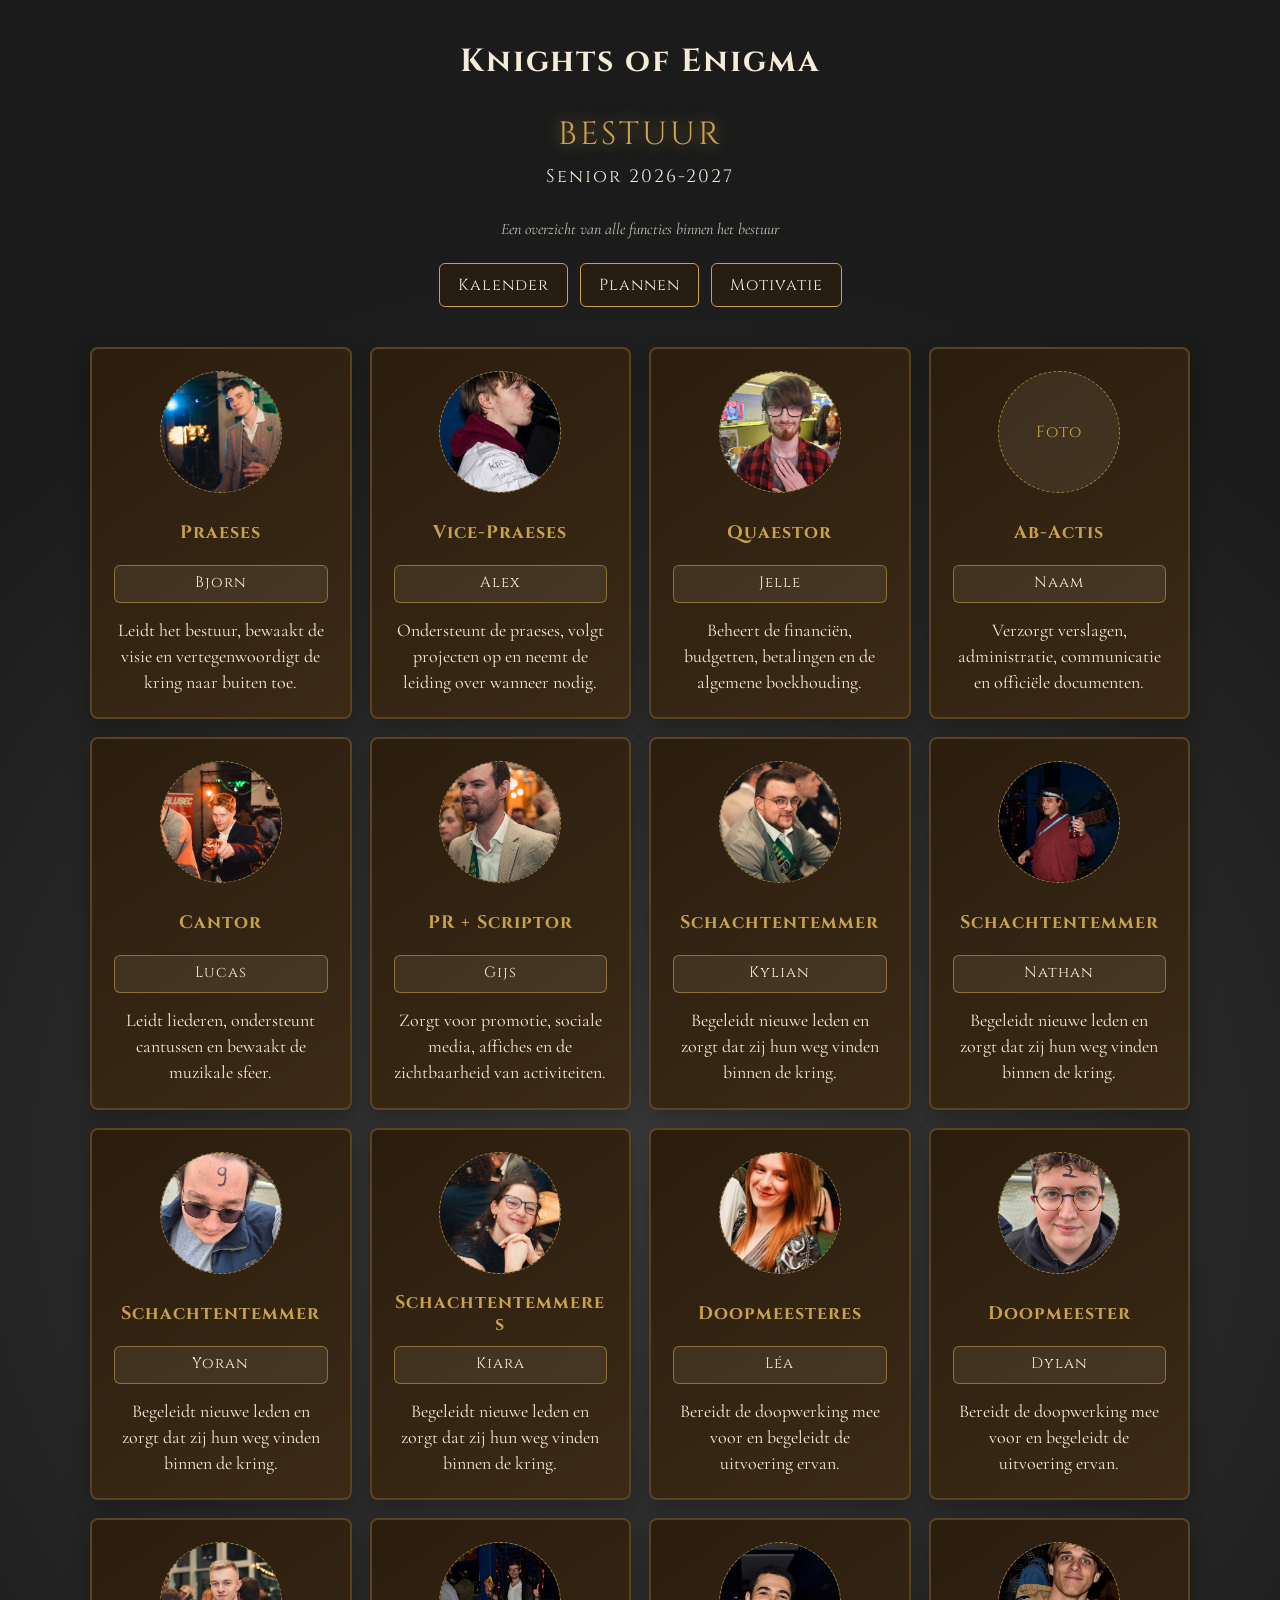
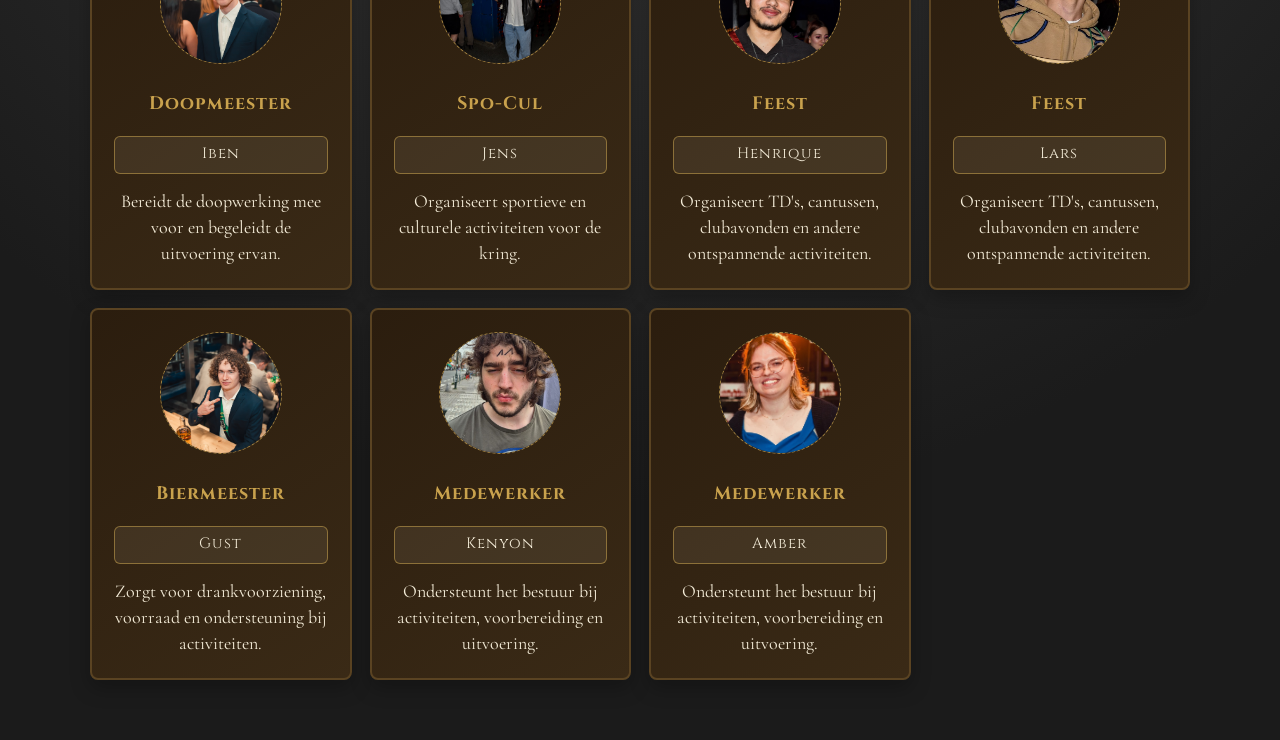
==== Bestuur/index.html @ b792a025 "aanpassing links" ====
<!DOCTYPE html>
<html lang="nl">
<head>
  <meta charset="UTF-8">
  <meta name="viewport" content="width=device-width, initial-scale=1.0">
  <title>Knights of Enigma - Bestuur</title>
  <link rel="icon" type="image/png" href="../Campaignicon.png">
  <link rel="stylesheet" href="../style.css">
  <link href="https://fonts.googleapis.com/css2?family=Cinzel:wght@500;700&family=Cormorant+Garamond&display=swap" rel="stylesheet">
</head>
<body>

  <h1>Knights of Enigma</h1>

  <div class="campaign">
    BESTUUR<br>
    <small>Senior 2026-2027</small>
  </div>

  <div class="subtitle">Een overzicht van alle functies binnen het bestuur</div>

  <nav class="page-links" aria-label="Main navigation">
    <a href="../">Kalender</a>
    <a href="../plannen/">Plannen</a>
    <a href="../motivatie/">Motivatie</a>
  </nav>

  <main class="board-page">
    <section class="board-grid" aria-label="Bestuursfuncties">
      <article class="board-card">
        <div class="board-photo">
          <img src="../Bestuur/mezelf.jpeg" alt="Foto van de Praeses">
          <span>Foto</span>
        </div>
        <h2>Praeses</h2>
        <div class="board-name">Bjorn</div>
        <p>Leidt het bestuur, bewaakt de visie en vertegenwoordigt de kring naar buiten toe.</p>
      </article>

      <article class="board-card">
        <div class="board-photo">
          <img src="../Bestuur/alex.jpg" alt="Foto van de Vice-Praeses">
          <span>Foto</span>
        </div>
        <h2>Vice-Praeses</h2>
        <div class="board-name">Alex</div>
        <p>Ondersteunt de praeses, volgt projecten op en neemt de leiding over wanneer nodig.</p>
      </article>

      <article class="board-card">
        <div class="board-photo">
          <img src="../Bestuur/jelle.jpeg" alt="Foto van de Quaestor">
          <span>Foto</span>
        </div>
        <h2>Quaestor</h2>
        <div class="board-name">Jelle</div>
        <p>Beheert de financiën, budgetten, betalingen en de algemene boekhouding.</p>
      </article>

      <article class="board-card">
        <div class="board-photo">
          <img src="" alt="Foto van de Ab-Actis">
          <span>Foto</span>
        </div>
        <h2>Ab-Actis</h2>
        <div class="board-name">Naam</div>
        <p>Verzorgt verslagen, administratie, communicatie en officiële documenten.</p>
      </article>

      <article class="board-card">
        <div class="board-photo">
          <img src="../Bestuur/lucas.jpg" alt="Foto van de Cantor">
          <span>Foto</span>
        </div>
        <h2>Cantor</h2>
        <div class="board-name">Lucas</div>
        <p>Leidt liederen, ondersteunt cantussen en bewaakt de muzikale sfeer.</p>
      </article>

      <article class="board-card">
        <div class="board-photo">
          <img src="../Bestuur/gijs.jpg" alt="Foto van PR">
          <span>Foto</span>
        </div>
        <h2>PR + Scriptor</h2>
        <div class="board-name">Gijs</div>
        <p>Zorgt voor promotie, sociale media, affiches en de zichtbaarheid van activiteiten.</p>
      </article>

      <article class="board-card">
        <div class="board-photo">
          <img src="../Bestuur/kylian.jpg" alt="Foto van de Schachtentemmer">
          <span>Foto</span>
        </div>
        <h2>Schachtentemmer</h2>
        <div class="board-name">Kylian</div>
        <p>Begeleidt nieuwe leden en zorgt dat zij hun weg vinden binnen de kring.</p>
      </article>

      <article class="board-card">
        <div class="board-photo">
          <img class="photo-nathan" src="../Bestuur/nathan.jpeg" alt="Foto van de Schachtentemmer">
          <span>Foto</span>
        </div>
        <h2>Schachtentemmer</h2>
        <div class="board-name">Nathan</div>
        <p>Begeleidt nieuwe leden en zorgt dat zij hun weg vinden binnen de kring.</p>
      </article>

      <article class="board-card">
        <div class="board-photo">
          <img src="../Bestuur/Clem.jpeg" alt="Foto van de Schachtentemmer">
          <span>Foto</span>
        </div>
        <h2>Schachtentemmer</h2>
        <div class="board-name">Yoran</div>
        <p>Begeleidt nieuwe leden en zorgt dat zij hun weg vinden binnen de kring.</p>
      </article>

      <article class="board-card">
        <div class="board-photo">
          <img src="../Bestuur/kiara.jpg" alt="Foto van de Schachtentemmer">
          <span>Foto</span>
        </div>
        <h2>Schachtentemmeres</h2>
        <div class="board-name">Kiara</div>
        <p>Begeleidt nieuwe leden en zorgt dat zij hun weg vinden binnen de kring.</p>
      </article>

      <article class="board-card">
        <div class="board-photo">
          <img src="../Bestuur/Léa.jpg" alt="Foto van de Doopmeesteres">
          <span>Foto</span>
        </div>
        <h2>Doopmeesteres</h2>
        <div class="board-name">Léa</div>
        <p>Bereidt de doopwerking mee voor en begeleidt de uitvoering ervan.</p>
      </article>

      <article class="board-card">
        <div class="board-photo">
          <img src="../Bestuur/dylan.jpeg" alt="Foto van de Doopmeester">
          <span>Foto</span>
        </div>
        <h2>Doopmeester</h2>
        <div class="board-name">Dylan</div>
        <p>Bereidt de doopwerking mee voor en begeleidt de uitvoering ervan.</p>
      </article>

      <article class="board-card">
        <div class="board-photo">
          <img src="../Bestuur/iben.jpg" alt="Foto van de Doopmeester">
          <span>Foto</span>
        </div>
        <h2>Doopmeester</h2>
        <div class="board-name">Iben</div>
        <p>Bereidt de doopwerking mee voor en begeleidt de uitvoering ervan.</p>
      </article>

      <article class="board-card">
        <div class="board-photo">
          <img src="../Bestuur/JEns.jpg" alt="Foto van Spo-Cul">
          <span>Foto</span>
        </div>
        <h2>Spo-Cul</h2>
        <div class="board-name">Jens</div>
        <p>Organiseert sportieve en culturele activiteiten voor de kring.</p>
      </article>

      <article class="board-card">
        <div class="board-photo">
          <img src="../Bestuur/Henrique.jpg" alt="Foto van Feest">
          <span>Foto</span>
        </div>
        <h2>Feest</h2>
        <div class="board-name">Henrique</div>
        <p>Organiseert TD's, cantussen, clubavonden en andere ontspannende activiteiten.</p>
      </article>

      <article class="board-card">
        <div class="board-photo">
          <img src="../Bestuur/lars.jpg" alt="Foto van Feest">
          <span>Foto</span>
        </div>
        <h2>Feest</h2>
        <div class="board-name">Lars</div>
        <p>Organiseert TD's, cantussen, clubavonden en andere ontspannende activiteiten.</p>
      </article>

      <article class="board-card">
        <div class="board-photo">
          <img src="../Bestuur/gust.jpg" alt="Foto van de Biermeester">
          <span>Foto</span>
        </div>
        <h2>Biermeester</h2>
        <div class="board-name">Gust</div>
        <p>Zorgt voor drankvoorziening, voorraad en ondersteuning bij activiteiten.</p>
      </article>

      <article class="board-card">
        <div class="board-photo">
          <img src="../Bestuur/kenyon.jpeg" alt="Foto van de Medewerker">
          <span>Foto</span>
        </div>
        <h2>Medewerker</h2>
        <div class="board-name">Kenyon</div>
        <p>Ondersteunt het bestuur bij activiteiten, voorbereiding en uitvoering.</p>
      </article>

      <article class="board-card">
        <div class="board-photo">
          <img src="../Bestuur/amber.jpg" alt="Foto van de Medewerker">
          <span>Foto</span>
        </div>
        <h2>Medewerker</h2>
        <div class="board-name">Amber</div>
        <p>Ondersteunt het bestuur bij activiteiten, voorbereiding en uitvoering.</p>
      </article>
    </section>
  </main>

</body>
</html>
---- style.css ----
body {
  margin:0;
  min-height:100vh;
  background: radial-gradient(circle, #3a3a3a 0%, #1b1b1b 70%);
  color:#f4ecd8;
  font-family:'Cormorant Garamond', serif;
  display:flex;
  flex-direction:column;
  align-items:center;
}

h1 {
  font-family:'Cinzel', serif;
  margin:40px 0 10px;
  letter-spacing:2px;
}

.campaign {
  margin:20px 0 30px;
  text-align:center;
  font-family:'Cinzel', serif;
  font-size:32px;
  letter-spacing:3px;
  color:#c9a24d;
  text-shadow:0 0 15px rgba(201,162,77,0.6);
}

.campaign span { font-size:40px; }
.campaign small { display:block; margin-top:8px; font-size:18px; letter-spacing:2px; color:#f4ecd8; text-shadow:none; }

.subtitle { opacity:0.8; margin-bottom:24px; font-style:italic; text-align:center; padding:0 20px; }

.page-links {
  display:flex;
  gap:12px;
  margin-bottom:40px;
}

.page-links a {
  color:#f4ecd8;
  border:1px solid #c9a24d;
  padding:10px 18px;
  border-radius:6px;
  text-decoration:none;
  font-family:'Cinzel', serif;
  letter-spacing:1px;
  background:rgba(43,29,14,0.7);
  transition:all 0.2s ease;
}

.page-links a:hover,
.page-links a:focus {
  color:#2b1d0e;
  background:#c9a24d;
  box-shadow:0 0 14px rgba(201,162,77,0.55);
}

.hall {
  display:grid;
  grid-template-columns:repeat(4,140px);
  gap:25px;
  padding-bottom:60px;
}

.seal {
  height:140px;
  background:linear-gradient(145deg,#2b1d0e,#3a2a16);
  border:2px solid #5a4322;
  border-radius:14px;
  display:flex;
  align-items:center;
  justify-content:center;
  font-family:'Cinzel', serif;
  font-size:24px;
  cursor:pointer;
  position:relative;
  transition:all 0.3s ease;
  user-select:none;
}

.seal.locked { opacity:0.4; cursor:not-allowed; }
.seal.today { box-shadow:0 0 15px #c9a24d; animation:pulse 2s infinite; }
.seal.opened { background:linear-gradient(145deg,#f4ecd8,#e6dbc3); color:#2b1d0e; border-color:#c9a24d; }
.seal.opened::after { content:"✓"; position:absolute; top:5px; right:8px; font-size:20px; color:greenyellow; font-weight:bold; }

@keyframes pulse {
  0% { box-shadow:0 0 10px #c9a24d; }
  50% { box-shadow:0 0 20px #ffd777; }
  100% { box-shadow:0 0 10px #c9a24d; }
}

.modal {
  position:fixed;
  inset:0;
  background:rgba(0,0,0,0.75);
  display:none;
  align-items:center;
  justify-content:center;
}

.modal-content {
  background:#f4ecd8;
  color:#2b1d0e;
  padding:30px;
  max-width:500px;
  border-radius:10px;
  font-size:18px;
  line-height:1.6;
  box-shadow:0 0 25px rgba(0,0,0,0.6);
}

.close { margin-top:20px; text-align:right; font-weight:bold; cursor:pointer; }

.board-page {
  width:min(1100px, calc(100% - 32px));
  padding-bottom:60px;
}

.board-grid {
  display:grid;
  grid-template-columns:repeat(auto-fit, minmax(220px, 1fr));
  gap:18px;
}

.board-card {
  min-height:260px;
  background:linear-gradient(145deg,#2b1d0e,#3a2a16);
  border:2px solid #5a4322;
  border-radius:8px;
  padding:22px;
  box-shadow:0 8px 20px rgba(0,0,0,0.25);
  text-align:center;
}

.board-photo {
  width:120px;
  height:120px;
  margin:0 auto 18px;
  border:1px dashed rgba(201,162,77,0.75);
  border-radius:50%;
  background:rgba(244,236,216,0.08);
  display:flex;
  align-items:center;
  justify-content:center;
  position:relative;
  overflow:hidden;
  color:#c9a24d;
  font-family:'Cinzel', serif;
  letter-spacing:1px;
}

.board-photo img {
  width:100%;
  height:100%;
  object-fit:cover;
  display:none;
}

.board-photo img[src]:not([src=""]) {
  display:block;
}

.board-photo img[src]:not([src=""]) + span {
  display:none;
}

.photo-nathan {
  object-position:35% 38%;
}

.board-card h2 {
  min-height:44px;
  margin:0 0 10px;
  color:#c9a24d;
  font-family:'Cinzel', serif;
  font-size:18px;
  line-height:1.2;
  letter-spacing:1px;
  display:flex;
  align-items:center;
  justify-content:center;
  overflow-wrap:anywhere;
}

.board-name {
  min-height:24px;
  margin:0 auto 14px;
  padding:6px 10px;
  border:1px solid rgba(201,162,77,0.55);
  border-radius:6px;
  background:rgba(244,236,216,0.08);
  color:#f4ecd8;
  font-family:'Cinzel', serif;
  font-size:15px;
  letter-spacing:1px;
}

.board-card p {
  margin:0;
  font-size:18px;
  line-height:1.45;
}

.plans-page {
  width:min(980px, calc(100% - 32px));
  padding-bottom:60px;
}

.plans-grid {
  display:grid;
  grid-template-columns:repeat(auto-fit, minmax(230px, 1fr));
  gap:18px;
}

.plan-card {
  background:linear-gradient(145deg,#2b1d0e,#3a2a16);
  border:2px solid #5a4322;
  border-radius:8px;
  padding:24px;
  box-shadow:0 8px 20px rgba(0,0,0,0.25);
}

.plan-card h2 {
  margin:0 0 16px;
  color:#c9a24d;
  font-family:'Cinzel', serif;
  font-size:20px;
  line-height:1.2;
  letter-spacing:1px;
  text-align:center;
}

.plan-card ul {
  margin:0;
  padding-left:22px;
  font-size:20px;
  line-height:1.55;
}

.plan-card li::marker {
  color:#c9a24d;
}

.motivation-page {
  width:min(900px, calc(100% - 32px));
  padding-bottom:70px;
}

.motivation-card {
  background:linear-gradient(145deg,#2b1d0e,#3a2a16);
  border:2px solid #5a4322;
  border-radius:8px;
  padding:34px;
  box-shadow:0 8px 20px rgba(0,0,0,0.25);
}

.motivation-card h2 {
  margin:34px 0 12px;
  color:#c9a24d;
  font-family:'Cinzel', serif;
  font-size:22px;
  line-height:1.2;
  letter-spacing:1px;
}

.motivation-card p,
.motivation-card li {
  font-size:20px;
  line-height:1.6;
}

.motivation-card p {
  margin:0 0 18px;
}

.motivation-card ul {
  margin:0 0 22px;
  padding-left:24px;
}

.motivation-card li {
  margin-bottom:14px;
}

.motivation-card li::marker {
  color:#c9a24d;
}

.motivation-signoff {
  color:#c9a24d;
  font-family:'Cinzel', serif;
  letter-spacing:1px;
}

.motivation-signature {
  margin-bottom:0;
  font-family:'Cinzel', serif;
  color:#f4ecd8;
}

@media (max-width: 680px) {
  h1 {
    font-size:28px;
    text-align:center;
  }

  .campaign {
    font-size:26px;
  }

  .campaign span {
    font-size:32px;
  }

  .hall {
    grid-template-columns:repeat(2, minmax(120px, 140px));
    gap:16px;
  }

  .seal {
    height:120px;
  }

  .motivation-card {
    padding:24px;
  }

  .motivation-card p,
  .motivation-card li {
    font-size:18px;
  }
}
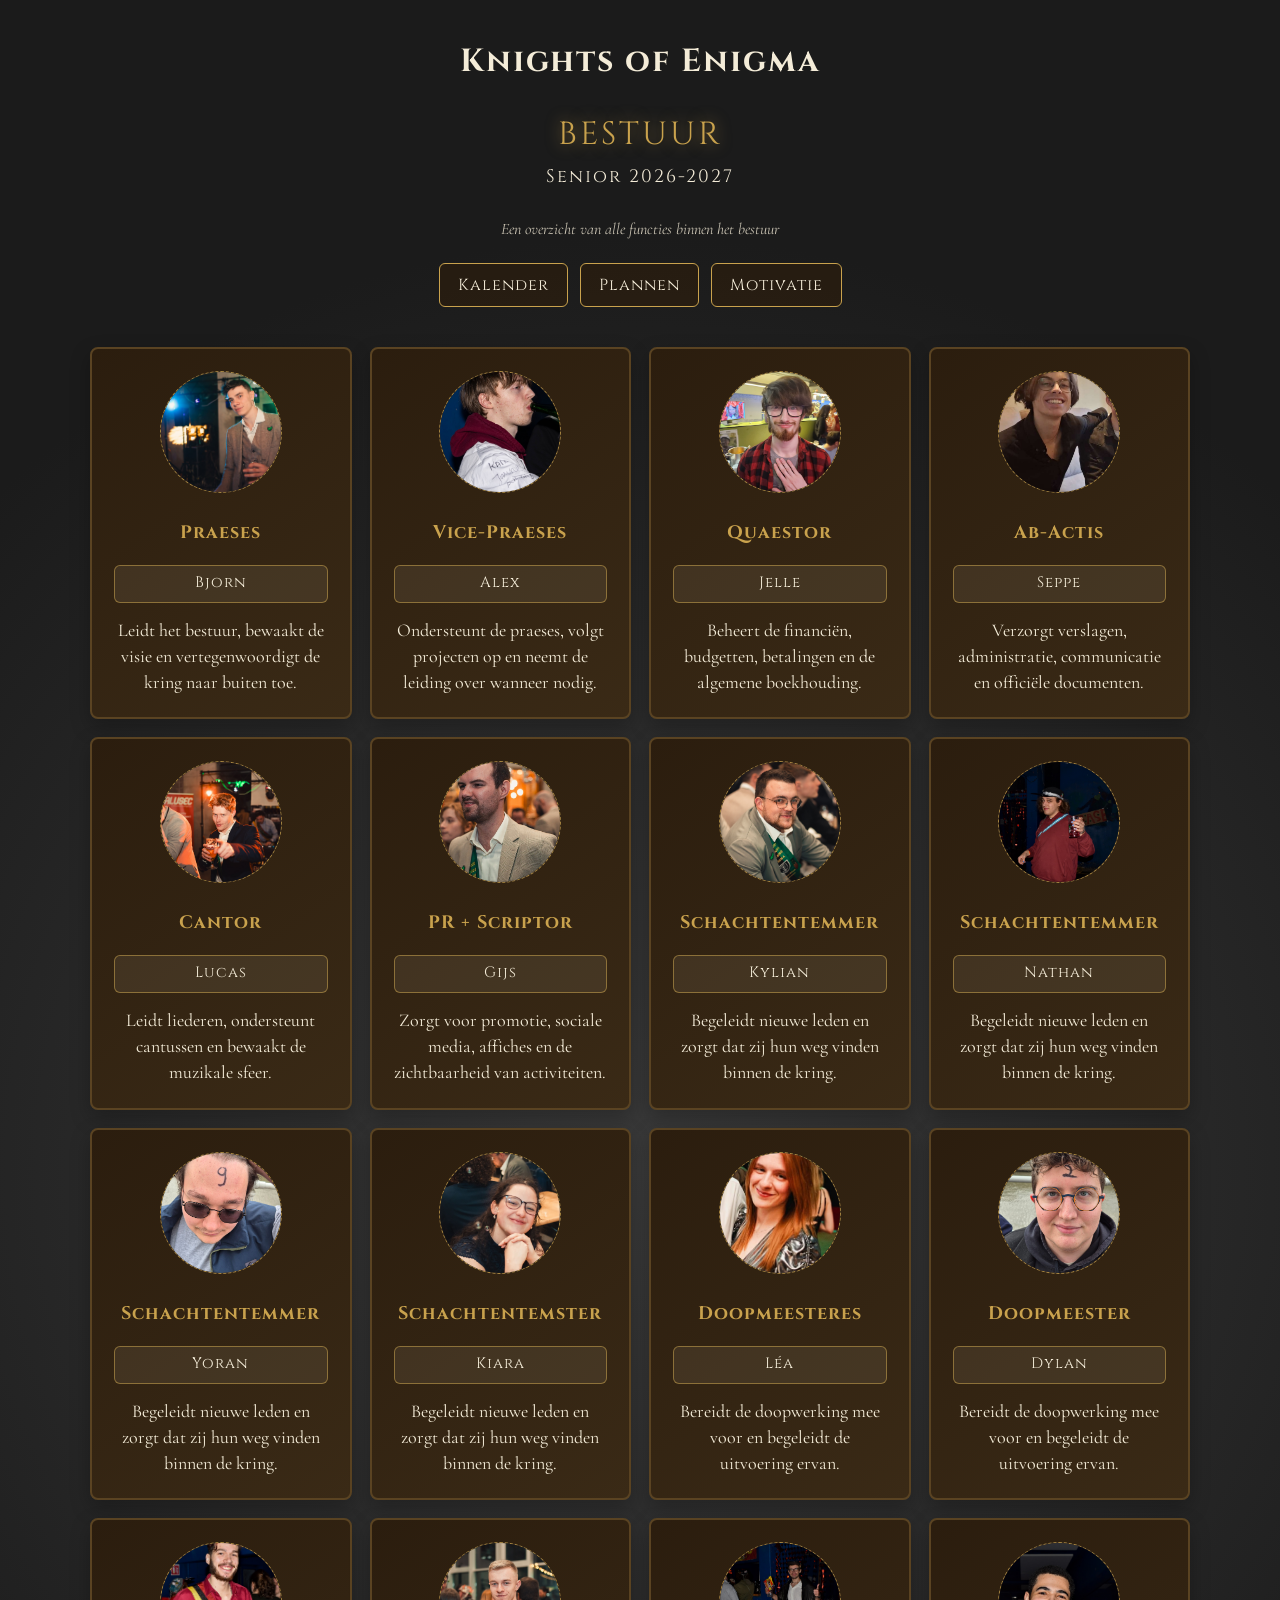
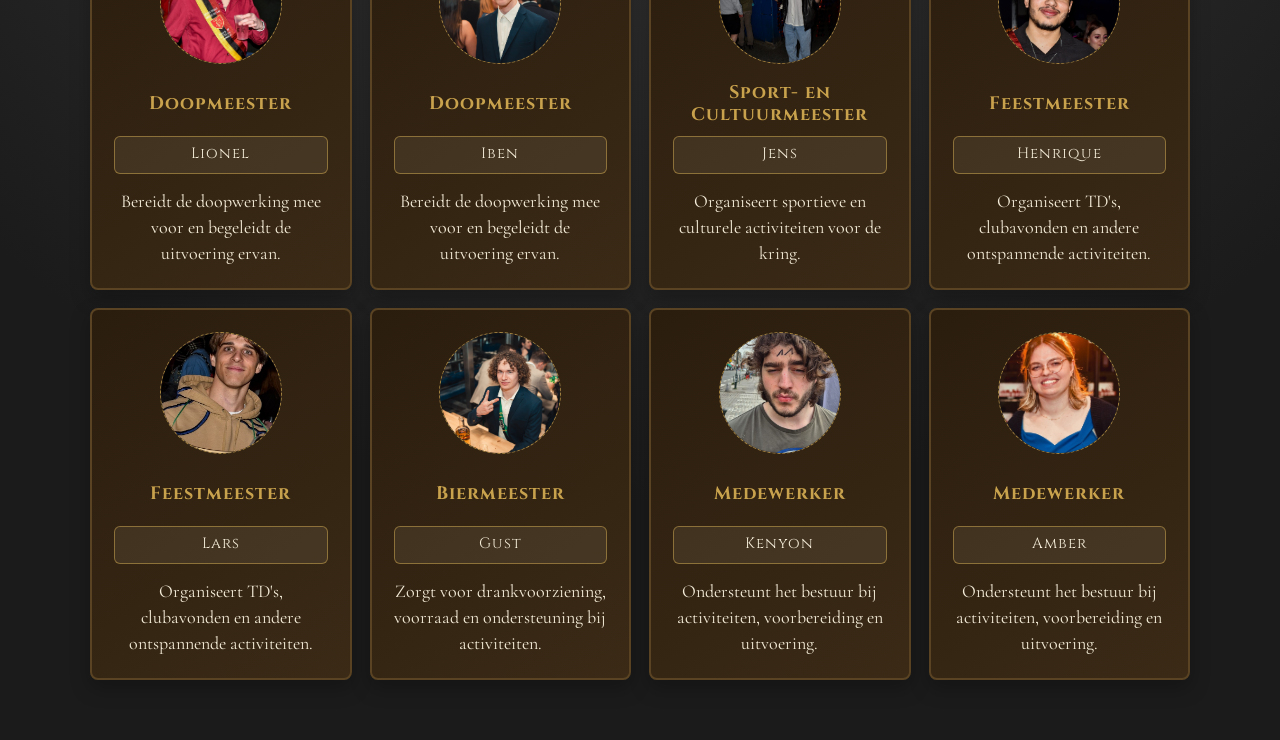
==== commit e342fc95: "kleine aanpassingen fef" ====
--- a/Bestuur/index.html
+++ b/Bestuur/index.html
@@ -59,11 +59,11 @@
 
       <article class="board-card">
         <div class="board-photo">
-          <img src="" alt="Foto van de Ab-Actis">
+          <img src="Seppe.jpeg" alt="Foto van de Ab-Actis">
           <span>Foto</span>
         </div>
         <h2>Ab-Actis</h2>
-        <div class="board-name">Naam</div>
+        <div class="board-name">Seppe</div>
         <p>Verzorgt verslagen, administratie, communicatie en officiële documenten.</p>
       </article>
 
@@ -122,7 +122,7 @@
           <img src="../Bestuur/kiara.jpg" alt="Foto van de Schachtentemmer">
           <span>Foto</span>
         </div>
-        <h2>Schachtentemmeres</h2>
+        <h2>Schachtentemster</h2>
         <div class="board-name">Kiara</div>
         <p>Begeleidt nieuwe leden en zorgt dat zij hun weg vinden binnen de kring.</p>
       </article>
@@ -149,6 +149,16 @@
 
       <article class="board-card">
         <div class="board-photo">
+          <img src="../Bestuur/LIonel.jpg" alt="Foto van de Doopmeester">
+          <span>Foto</span>
+        </div>
+        <h2>Doopmeester</h2>
+        <div class="board-name">Lionel</div>
+        <p>Bereidt de doopwerking mee voor en begeleidt de uitvoering ervan.</p>
+      </article>
+
+      <article class="board-card">
+        <div class="board-photo">
           <img src="../Bestuur/iben.jpg" alt="Foto van de Doopmeester">
           <span>Foto</span>
         </div>
@@ -162,7 +172,7 @@
           <img src="../Bestuur/JEns.jpg" alt="Foto van Spo-Cul">
           <span>Foto</span>
         </div>
-        <h2>Spo-Cul</h2>
+        <h2>Sport- en Cultuurmeester</h2>
         <div class="board-name">Jens</div>
         <p>Organiseert sportieve en culturele activiteiten voor de kring.</p>
       </article>
@@ -172,9 +182,9 @@
           <img src="../Bestuur/Henrique.jpg" alt="Foto van Feest">
           <span>Foto</span>
         </div>
-        <h2>Feest</h2>
+        <h2>Feestmeester</h2>
         <div class="board-name">Henrique</div>
-        <p>Organiseert TD's, cantussen, clubavonden en andere ontspannende activiteiten.</p>
+        <p>Organiseert TD's, clubavonden en andere ontspannende activiteiten.</p>
       </article>
 
       <article class="board-card">
@@ -182,9 +192,9 @@
           <img src="../Bestuur/lars.jpg" alt="Foto van Feest">
           <span>Foto</span>
         </div>
-        <h2>Feest</h2>
+        <h2>Feestmeester</h2>
         <div class="board-name">Lars</div>
-        <p>Organiseert TD's, cantussen, clubavonden en andere ontspannende activiteiten.</p>
+        <p>Organiseert TD's, clubavonden en andere ontspannende activiteiten.</p>
       </article>
 
       <article class="board-card">
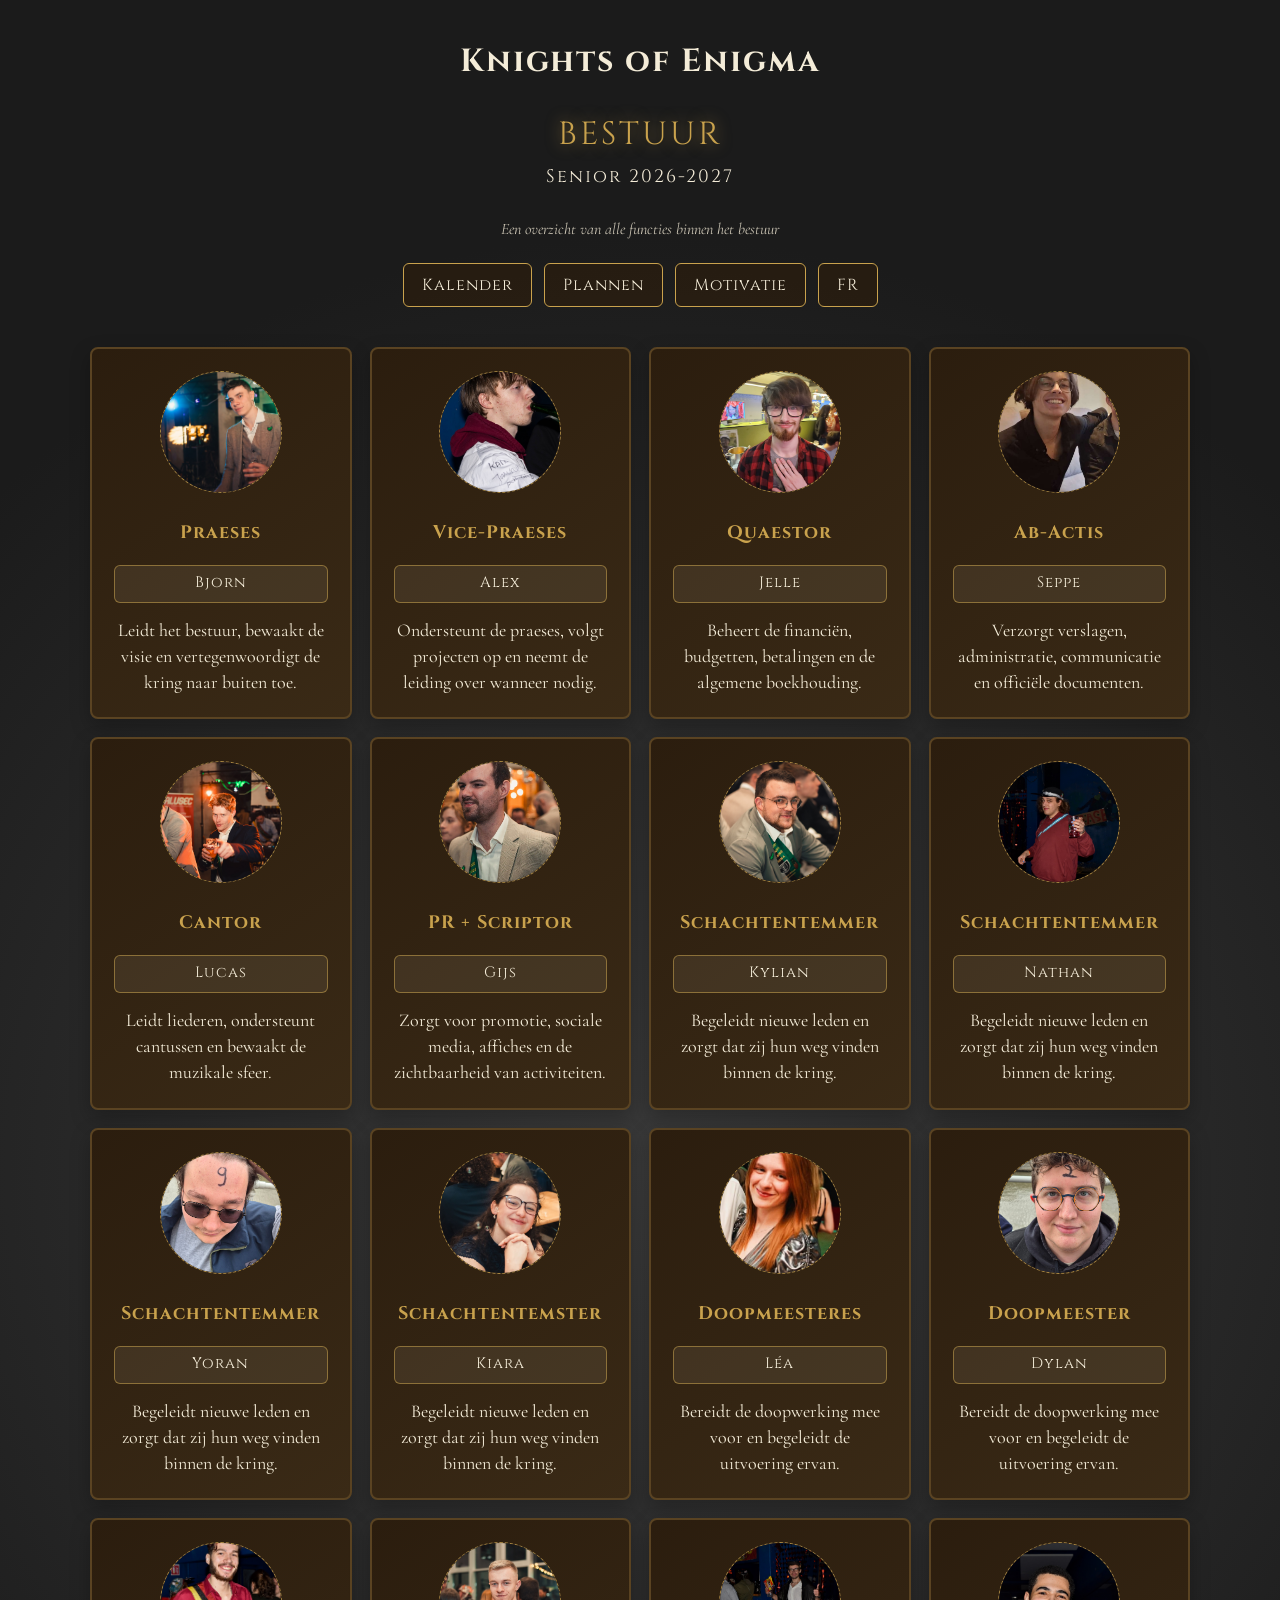
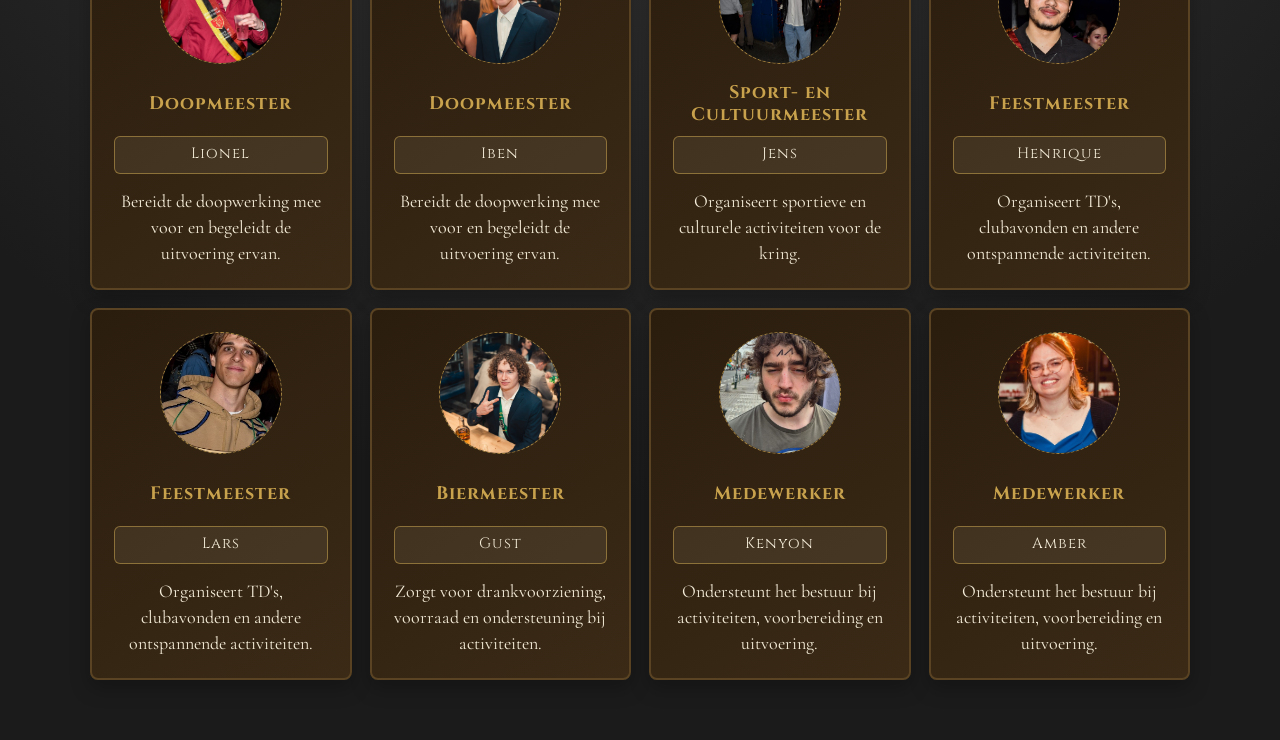
==== commit a066fc18: "frans vertalinbg toevoegen aan de site" ====
--- a/Bestuur/index.html
+++ b/Bestuur/index.html
@@ -23,6 +23,7 @@
     <a href="../">Kalender</a>
     <a href="../plannen/">Plannen</a>
     <a href="../motivatie/">Motivatie</a>
+    <a class="lang-link" href="../fr/comite/">FR</a>
   </nav>
 
   <main class="board-page">
--- a/style.css
+++ b/style.css
@@ -32,8 +32,10 @@
 
 .page-links {
   display:flex;
+  flex-wrap:wrap;
   gap:12px;
   margin-bottom:40px;
+  justify-content:center;
 }
 
 .page-links a {
@@ -55,6 +57,17 @@
   box-shadow:0 0 14px rgba(201,162,77,0.55);
 }
 
+.lang-link {
+  background:#c9a24d;
+  color:#f4ecd8 !important;
+}
+
+.lang-link:hover,
+.lang-link:focus {
+  background:#c9a24d !important;
+  color:#f4ecd8 !important;
+}
+
 .hall {
   display:grid;
   grid-template-columns:repeat(4,140px);
@@ -99,14 +112,28 @@
 }
 
 .modal-content {
-  background:#f4ecd8;
+  background:linear-gradient(145deg,#f4ecd8,#e6dbc3);
   color:#2b1d0e;
-  padding:30px;
-  max-width:500px;
-  border-radius:10px;
-  font-size:18px;
-  line-height:1.6;
+  width:min(620px, calc(100% - 40px));
+  max-height:80vh;
+  overflow:auto;
+  padding:34px;
+  border:2px solid #c9a24d;
+  border-radius:8px;
+  font-size:20px;
+  line-height:1.65;
   box-shadow:0 0 25px rgba(0,0,0,0.6);
+}
+
+.modal-content #modalText {
+  white-space:pre-line;
+}
+
+.modal-content #modalText::first-line {
+  color:#6c4a14;
+  font-family:'Cinzel', serif;
+  font-size:24px;
+  font-weight:700;
 }
 
 .close { margin-top:20px; text-align:right; font-weight:bold; cursor:pointer; }
